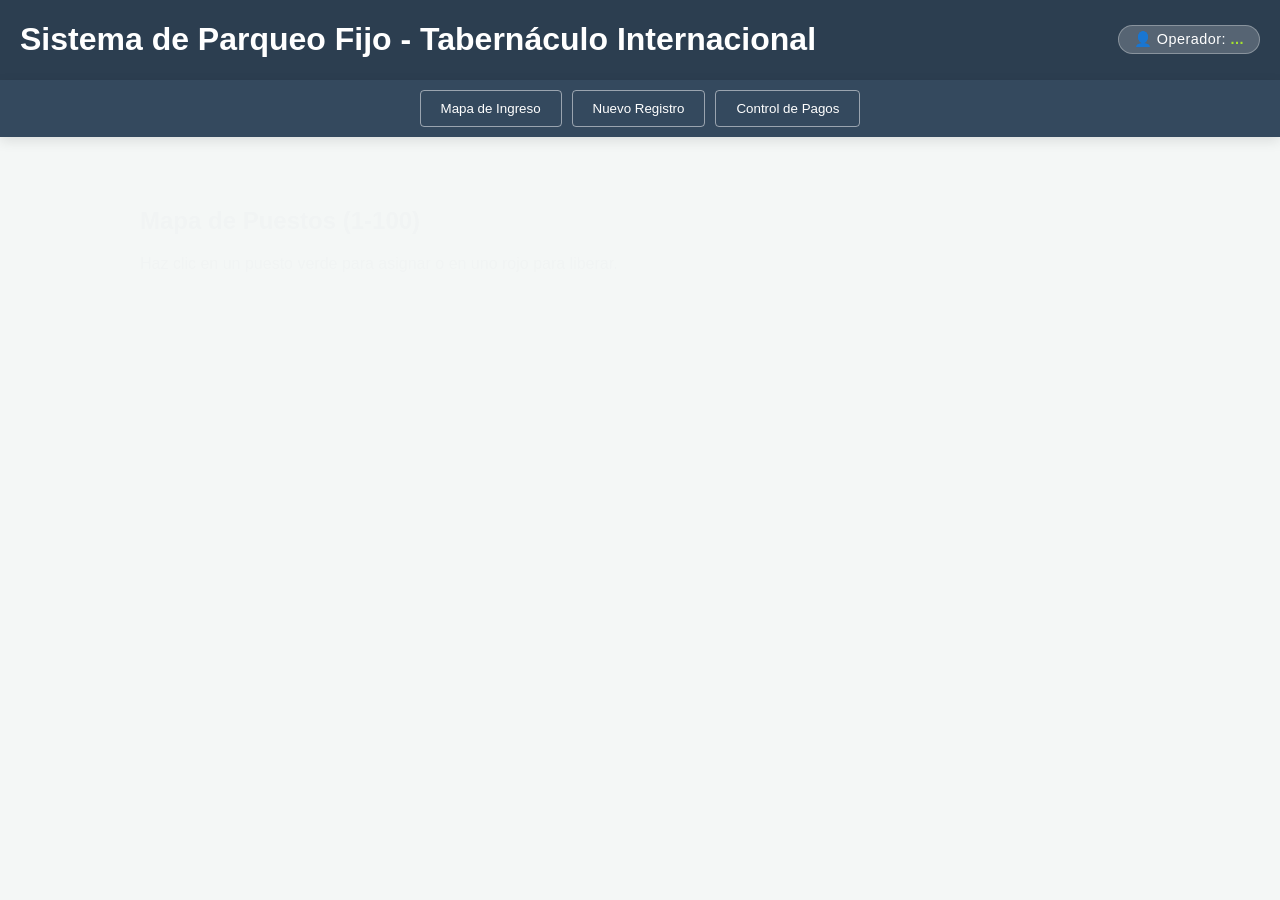
==== index.html @ 5d6112c6 "Cambios de JS y HTML" ====
<!DOCTYPE html>
<html lang="es">
<head>
    <meta charset="UTF-8">
    <meta name="viewport" content="width=device-width, initial-scale=1.0">
    <title>Gestión de Parqueo - Iglesia</title>
    <link rel="stylesheet" href="style.css">
</head>
<body>

<header style="display: flex; justify-content: space-between; align-items: center; padding: 0 20px;">
    <h1>Sistema de Parqueo Fijo - Tabernáculo Internacional</h1>
    <div id="user-info" style="background: rgba(255,255,255,0.2); padding: 5px 15px; border-radius: 20px; font-size: 0.9em;">
        👤 Operador: <span id="nombre-operador-display">...</span>
    </div>
</header>

<!-- Navegación para cambiar entre secciones -->
<nav>
    <button onclick="showSection('ingreso')">Mapa de Ingreso</button>
    <button onclick="showSection('cobros')">Nuevo Registro</button>
    <button onclick="showSection('registro-pagos')">Control de Pagos</button> 
</nav>

<!-- Contenedor principal para las secciones -->
<div class="container">
    <div id="ingreso" class="section active">
        <h2>Mapa de Puestos (1-100)</h2>
        <p>Haz clic en un puesto verde para asignar o en uno rojo para liberar.</p>
        <div id="grid-container" class="grid-parqueo"></div>
    </div>

    <div id="cobros" class="section"> <h2>Registro de Ingreso y Contrato</h2>
        <form id="form-pago">
            <div class="form-group">
                <label for="puesto-num">Número de Puesto Asignado (1-100):</label>
                <input type="number" id="puesto-num" min="1" max="100" required placeholder="Ej: 45">
            </div>
            <div class="form-group">
                <label for="placa-carro">Número de Placa:</label>
                <input type="text" id="placa-carro" placeholder="P-123ABC" required style="text-transform: uppercase;">
            </div>
            <div class="form-group">
                <label for="marca-carro">Marca del Carro:</label>
                <input type="text" id="marca-carro" placeholder="Ej: Toyota, Honda" required style="text-transform: uppercase;">
            </div>
            <div class="form-group">
                <label for="nombre-usuario">Nombre del Propietario:</label>
                <input type="text" id="nombre-usuario" placeholder="Nombre completo" required style="text-transform: uppercase;"> 
            </div>
            <div class="form-group">
                <label for="tipo-contrato">Tipo de Contrato:</label>
                <select id="tipo-contrato">
                    <option value="Quincenal">Quincenal</option>
                    <option value="Mensual">Mensual</option>
                </select>
            </div>
            <button type="submit">Confirmar Ingreso y Guardar</button>
        </form>
    </div>

    <!-- Nueva sección para el control de pagos -->
    <div id="registro-pagos" class="section">
        <h2>💰 Control de Pagos Mensuales/Quincenales</h2>
        <form id="form-registro-pago">

            <div class="form-group">
                <label>Número de Puesto:</label>
                <input type="number" id="pago-puesto-num" min="1" max="100" required>
            </div>

            <div class="form-group">
                <label>Fecha del Pago:</label>
                <input type="date" id="fecha-pago" required>
            </div>

            <!-- Agregado: Selección de periodo a pagar -->
            <div class="form-group">
                <label>Periodo a Pagar:</label>
                <select id="periodo-pago">
                    <option value="1ra Quincena">1ra Quincena</option>
                    <option value="2da Quincena">2da Quincena</option>
                    <option value="Mes Completo">Mes Completo</option>
                </select>
            </div>

            <!-- Agregado: Monto a pagar (puede ser fijo o calculado según el periodo) -->
            <div class="form-group">
                <label for="monto-pago">Monto Recibido ($):</label>
                <input type="number" id="monto-pago" step="0.01" required placeholder="Ej: 25.00">
            </div>

            <button type="submit" class="btn-success">Registrar Pago</button>
        </form>

        <!-- Historial de pagos -->
        <h3>Últimos Pagos Registrados</h3>
        <ul id="lista-historial-pagos"></ul>
    </div>

    <div id="estadisticas" class="section">
        <div class="stats-cards">
            <div class="card"><p>Ocupados</p><h3 id="stat-ocupados">0</h3></div>
            <div class="card"><p>Disponibles</p><h3 id="stat-libres">100</h3></div>
            <div class="card"><p>Ingresos Est.</p><h3>$<span id="stat-ingresos">0</span></h3></div>
        </div>
        <h3>Vista Previa de Datos Activos:</h3>
        <pre id="json-preview"></pre>

        <h3>📜 Historial de Movimientos (Entradas/Salidas)</h3>
        <div style="background: white; border-radius: 8px; overflow: hidden; box-shadow: 0 2px 10px rgba(0,0,0,0.1);">
            <table style="width: 100%; border-collapse: collapse; text-align: left;">
                <thead style="background: var(--primary); color: white;">
                    <tr>
                        <th style="padding: 10px;">Fecha</th>
                        <th style="padding: 10px;">Evento</th>
                        <th style="padding: 10px;">Placa</th>
                        <th style="padding: 10px;">Puesto</th>
                    </tr>
                </thead>
                <tbody id="tabla-movimientos-body">
                    </tbody>
            </table>
        </div>
    </div>
</div> <script src="script.js"></script>
</body>
</html>
---- style.css ----
/* Variables de color para fácil personalización */
:root {
    --primary: #2c3e50;
    --secondary: #34495e;
    --accent: #3498db;
    --success: #27ae60;
    --danger: #e74c3c;
    --light: #ecf0f1;
    --dark: #212f3c;
}

body { 
    font-family: 'Segoe UI', Tahoma, Geneva, Verdana, sans-serif; 
    margin: 0; 
    background: #f4f7f6; 
    color: var(--primary); 
}

header { 
    background: var(--primary); 
    color: white; 
    padding: 1.5rem; 
    text-align: center;
    box-shadow: 0 2px 5px rgba(0,0,0,0.2);
}

/* Navegación */
nav { 
    display: flex; 
    justify-content: center; 
    background: var(--secondary); 
    padding: 10px; 
    position: sticky;
    top: 0;
    z-index: 100;
}

nav button { 
    background: transparent; 
    border: 1px solid rgba(255,255,255,0.5); 
    color: white; 
    padding: 10px 20px; 
    margin: 0 5px; 
    cursor: pointer; 
    border-radius: 4px; 
    transition: all 0.3s ease;
}

nav button:hover { 
    background: white; 
    color: var(--primary); 
}

/* Contenedores */
.container { 
    max-width: 1000px; 
    margin: 20px auto; 
    padding: 20px; 
}

.section { 
    display: none; 
    animation: fadeIn 0.4s ease-in-out; 
}

.active { 
    display: block; 
}

/* Grid del Parqueo (Los 100 puestos) */
.grid-parqueo { 
    display: grid; 
    grid-template-columns: repeat(auto-fill, minmax(70px, 1fr)); 
    gap: 12px; 
    margin-top: 25px; 
}

.puesto { 
    height: 65px; 
    display: flex; 
    align-items: center; 
    justify-content: center;
    border-radius: 6px; 
    color: white; 
    font-weight: bold; 
    cursor: pointer; 
    font-size: 1rem;
    transition: transform 0.2s, box-shadow 0.2s;
    box-shadow: 0 2px 4px rgba(0,0,0,0.1);
}

.puesto:hover {
    transform: translateY(-3px);
    box-shadow: 0 4px 8px rgba(0,0,0,0.2);
}

.disponible { background-color: var(--success); }
.ocupado { background-color: var(--danger); }

/* Formulario de Cobros */
form { 
    background: white; 
    padding: 30px; 
    border-radius: 12px; 
    box-shadow: 0 4px 15px rgba(0,0,0,0.05);
    max-width: 500px;
    margin: 0 auto;
}

.form-group { margin-bottom: 20px; }

label { 
    display: block; 
    margin-bottom: 8px; 
    font-weight: 600; 
}

input, select { 
    width: 100%; 
    padding: 12px; 
    border: 2px solid #edf2f7; 
    border-radius: 8px; 
    box-sizing: border-box; 
    outline: none;
    transition: border-color 0.3s;
}

input:focus { border-color: var(--accent); }

button[type="submit"] { 
    background: var(--accent); 
    color: white; 
    border: none; 
    padding: 14px; 
    cursor: pointer; 
    width: 100%; 
    border-radius: 8px; 
    font-size: 1rem;
    font-weight: bold;
}

/* Tarjetas de Estadísticas */
.stats-cards { 
    display: grid; 
    grid-template-columns: repeat(auto-fit, minmax(200px, 1fr)); 
    gap: 20px; 
    margin-bottom: 30px; 
}

.card { 
    background: white; 
    padding: 25px; 
    border-radius: 12px; 
    text-align: center; 
    box-shadow: 0 4px 6px rgba(0,0,0,0.05); 
}

.card p { margin: 0; color: #718096; text-transform: uppercase; letter-spacing: 1px; font-size: 0.8rem; }
.card h3 { margin: 10px 0 0; color: var(--accent); font-size: 2.2rem; }

/* Visor JSON */
#json-preview { 
    background: var(--dark); 
    color: #a6e22e; 
    padding: 20px; 
    border-radius: 8px; 
    overflow-x: auto; 
    font-family: 'Courier New', Courier, monospace;
    font-size: 0.9rem;
    line-height: 1.5;
}

/* Animación de entrada */
@keyframes fadeIn { 
    from { opacity: 0; transform: translateY(10px); } 
    to { opacity: 1; transform: translateY(0); } 
}

/* --- Nuevos estilos para la Gestión de Pagos --- */

/* Contenedor de la lista de historial */
#lista-historial-pagos {
    margin-top: 20px;
    padding: 0;
    max-height: 400px; /* Para que no crezca infinitamente hacia abajo */
    overflow-y: auto; /* Scroll si hay muchos pagos */
    border: 1px solid #e2e8f0;
    background: #fff;
}

/* Cada fila de pago en la lista */
#lista-historial-pagos li {
    display: flex;
    justify-content: space-between;
    align-items: center;
    padding: 12px 15px;
    border-bottom: 1px solid #edf2f7;
    font-size: 0.9rem;
    transition: background 0.2s;
}

#lista-historial-pagos li:hover {
    background-color: #f7fafc;
}

/* Estilo para los montos en la lista */
.monto-badge {
    background-color: #def7ec;
    color: #03543f;
    padding: 4px 8px;
    border-radius: 999px;
    font-weight: bold;
    font-size: 0.85rem;
}

/* Estilo para las fechas en la lista */
.fecha-pago {
    color: #718096;
    font-size: 0.8rem;
}

/* Mejora para el formulario de cobro para que no sea tan ancho */
#registro-pagos form {
    max-width: 600px;
    margin: 0 auto 30px auto;
}

/* Un pequeño efecto de "glow" para el botón de registrar pago */
#form-registro-pago button {
    background-color: var(--success);
    box-shadow: 0 4px 6px rgba(39, 174, 96, 0.2);
}

#form-registro-pago button:hover {
    background-color: #219150;
    transform: translateY(-1px);
}

/* Estilo para los títulos de sección dentro de las pestañas */
.section h3 {
    margin-top: 30px;
    border-bottom: 2px solid var(--accent);
    display: inline-block;
    padding-bottom: 5px;
    color: var(--secondary);
}

/* Evita que los números de los puestos se seleccionen al hacer clic rápido */
.puesto {
    user-select: none;
    -webkit-user-select: none;
}

/* Mejora la navegación sticky con un sombreado sutil */
nav {
    box-shadow: 0 4px 12px rgba(0,0,0,0.1);
}

/* Para que los botones del nav resalten cual está activo (opcional) */
nav button:active {
    transform: scale(0.95);
}

/* Ajuste para pantallas pequeñas (Celulares) */
@media (max-width: 600px) {
    .container {
        padding: 10px;
        margin: 10px auto;
    }
    
    header h1 {
        font-size: 1.5rem;
    }
    
    .grid-parqueo {
        gap: 8px;
    }
}

/* Hacer que el JSON se vea un poco más pequeño para que no ocupe tanto espacio */
#json-preview {
    font-size: 0.75rem;
    max-height: 300px;
}

/* Asegura que el input de fecha use la misma fuente y altura */
input[type="date"] {
    font-family: inherit;
    color: var(--primary);
    cursor: pointer;
}

/* Para que el botón del calendario no se vea amontonado */
input[type="date"]::-webkit-calendar-picker-indicator {
    cursor: pointer;
    filter: invert(0.5); /* Le da un tono grisáceo elegante al ícono */
}

/* Clase para botones de éxito (como Registrar Pago) */
.btn-success {
    background-color: var(--success);
    color: white;
    border: none;
    padding: 14px;
    cursor: pointer;
    width: 100%;
    border-radius: 8px;
    font-size: 1rem;
    font-weight: bold;
    transition: background 0.3s, transform 0.2s;
}

.btn-success:hover {
    background-color: #219150;
    transform: translateY(-2px);
}

#registro-pagos h3 {
    margin-top: 40px;
    color: var(--secondary);
    border-bottom: 2px solid var(--accent);
    padding-bottom: 5px;
}

#user-info {
    font-weight: 500;
    letter-spacing: 0.5px;
    border: 1px solid rgba(255,255,255,0.3);
}

#nombre-operador-display {
    color: #a6e22e; /* Un verde neón suave para que resalte el nombre */
    font-weight: bold;
}

#tabla-movimientos-body tr {
    border-bottom: 1px solid #eee;
}

#tabla-movimientos-body td {
    padding: 12px;
    font-size: 0.85rem;
}

#tabla-movimientos-body tr:nth-child(even) {
    background-color: #f9f9f9;
}
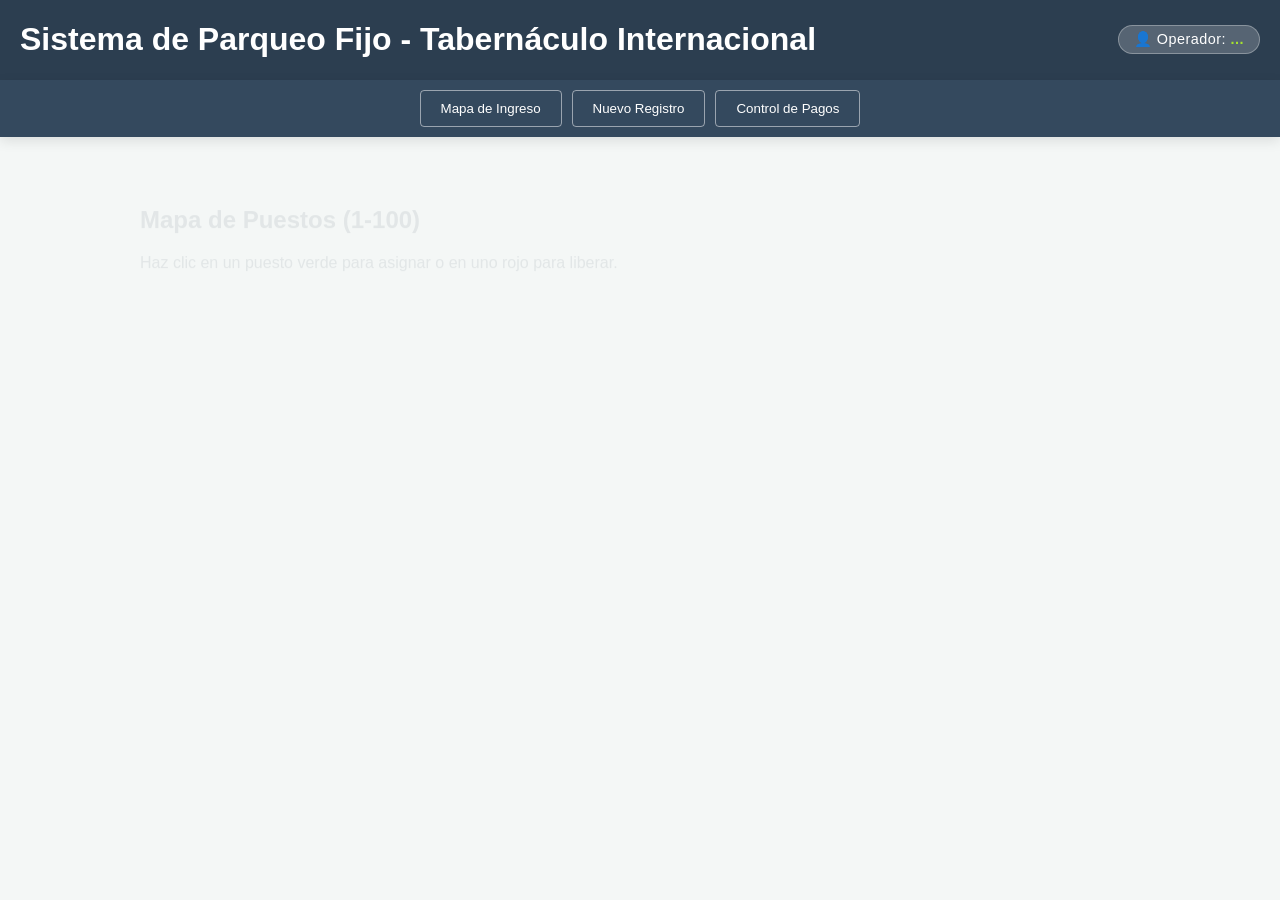
==== commit 408e60d2: "Cambios de Pagos" ====
--- a/index.html
+++ b/index.html
@@ -97,32 +97,6 @@
         <h3>Últimos Pagos Registrados</h3>
         <ul id="lista-historial-pagos"></ul>
     </div>
-
-    <div id="estadisticas" class="section">
-        <div class="stats-cards">
-            <div class="card"><p>Ocupados</p><h3 id="stat-ocupados">0</h3></div>
-            <div class="card"><p>Disponibles</p><h3 id="stat-libres">100</h3></div>
-            <div class="card"><p>Ingresos Est.</p><h3>$<span id="stat-ingresos">0</span></h3></div>
-        </div>
-        <h3>Vista Previa de Datos Activos:</h3>
-        <pre id="json-preview"></pre>
-
-        <h3>📜 Historial de Movimientos (Entradas/Salidas)</h3>
-        <div style="background: white; border-radius: 8px; overflow: hidden; box-shadow: 0 2px 10px rgba(0,0,0,0.1);">
-            <table style="width: 100%; border-collapse: collapse; text-align: left;">
-                <thead style="background: var(--primary); color: white;">
-                    <tr>
-                        <th style="padding: 10px;">Fecha</th>
-                        <th style="padding: 10px;">Evento</th>
-                        <th style="padding: 10px;">Placa</th>
-                        <th style="padding: 10px;">Puesto</th>
-                    </tr>
-                </thead>
-                <tbody id="tabla-movimientos-body">
-                    </tbody>
-            </table>
-        </div>
-    </div>
 </div> <script src="script.js"></script>
 </body>
 </html>
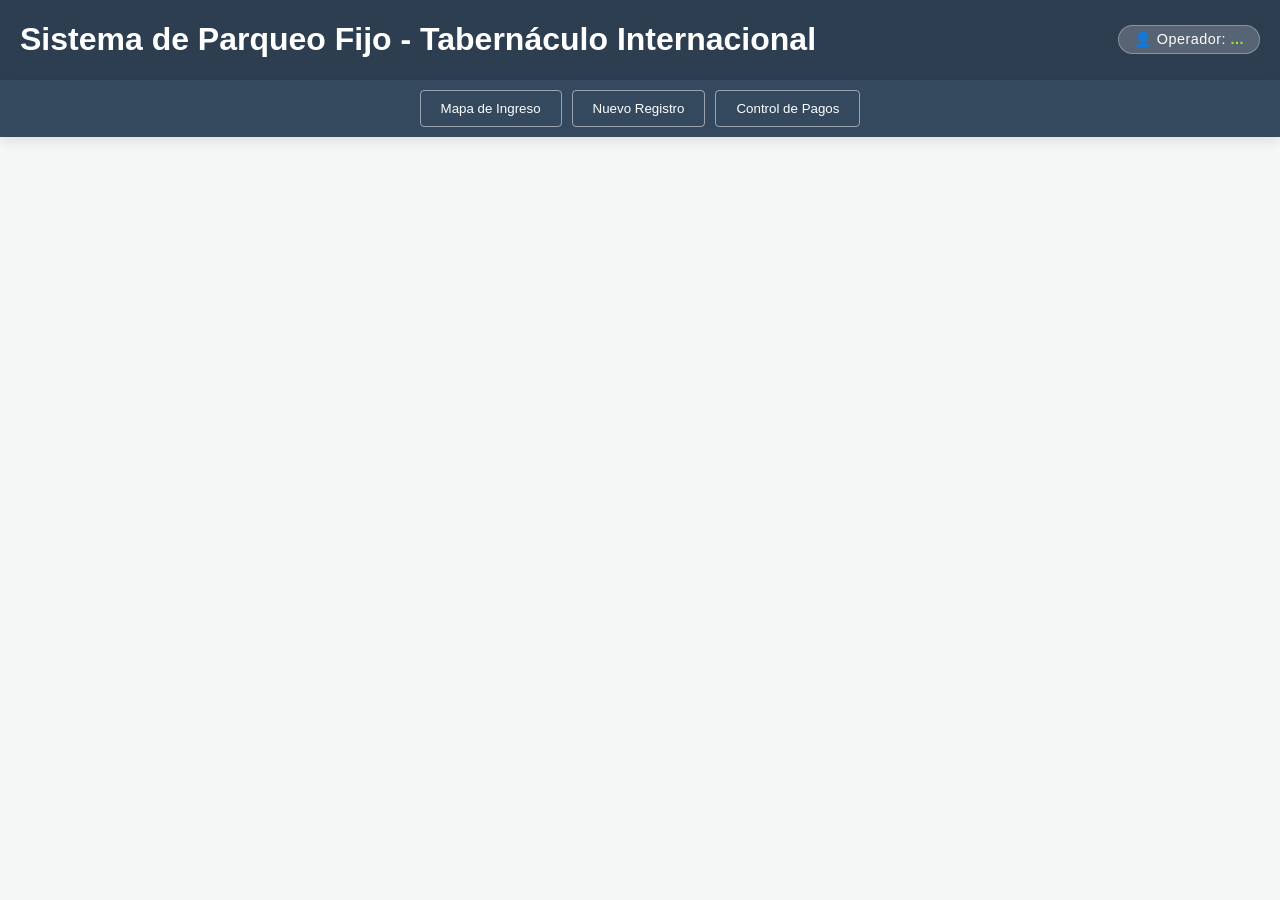
==== commit 1aca11e6: "Cambios en el formulario de Pagos" ====
--- a/index.html
+++ b/index.html
@@ -59,22 +59,51 @@
         </form>
     </div>
 
-    <!-- Nueva sección para el control de pagos -->
+    <!-- Sección para el control de pagos -->
     <div id="registro-pagos" class="section">
         <h2>💰 Control de Pagos Mensuales/Quincenales</h2>
         <form id="form-registro-pago">
-
+ 
             <div class="form-group">
                 <label>Número de Puesto:</label>
-                <input type="number" id="pago-puesto-num" min="1" max="100" required>
+                <input type="number" id="pago-puesto-num" min="1" max="100" required placeholder="Ej: 45">
             </div>
-
+ 
+            <!-- Línea divisora visual -->
+            <hr style="border: none; border-top: 2px dashed #e2e8f0; margin: 20px 0;">
+            <p style="text-align:center; color:#718096; font-size:0.85rem; margin: -10px 0 15px;">
+                📋 Datos del contrato (se rellenan automáticamente)
+            </p>
+ 
+            <div class="form-group">
+                <label>Propietario:</label>
+                <input type="text" id="pago-propietario" readonly placeholder="— Ingresá el número de puesto —"
+                    style="background:#f0f4f8; cursor:not-allowed; color:#2c3e50; font-weight:600;">
+            </div>
+ 
+            <div class="form-group">
+                <label>Placa:</label>
+                <input type="text" id="pago-placa" readonly placeholder="— Ingresá el número de puesto —"
+                    style="background:#f0f4f8; cursor:not-allowed; color:#2c3e50; font-weight:600;">
+            </div>
+ 
+            <div class="form-group">
+                <label>Modelo / Marca:</label>
+                <input type="text" id="pago-modelo" readonly placeholder="— Ingresá el número de puesto —"
+                    style="background:#f0f4f8; cursor:not-allowed; color:#2c3e50; font-weight:600;">
+            </div>
+ 
+            <!-- Línea divisora visual -->
+            <hr style="border: none; border-top: 2px dashed #e2e8f0; margin: 20px 0;">
+            <p style="text-align:center; color:#718096; font-size:0.85rem; margin: -10px 0 15px;">
+                💵 Detalle del pago
+            </p>
+ 
             <div class="form-group">
                 <label>Fecha del Pago:</label>
                 <input type="date" id="fecha-pago" required>
             </div>
-
-            <!-- Agregado: Selección de periodo a pagar -->
+ 
             <div class="form-group">
                 <label>Periodo a Pagar:</label>
                 <select id="periodo-pago">
@@ -83,20 +112,20 @@
                     <option value="Mes Completo">Mes Completo</option>
                 </select>
             </div>
-
-            <!-- Agregado: Monto a pagar (puede ser fijo o calculado según el periodo) -->
+ 
             <div class="form-group">
                 <label for="monto-pago">Monto Recibido ($):</label>
                 <input type="number" id="monto-pago" step="0.01" required placeholder="Ej: 25.00">
             </div>
-
-            <button type="submit" class="btn-success">Registrar Pago</button>
+ 
+            <button type="submit" class="btn-success">✅ Registrar Pago</button>
         </form>
-
+ 
         <!-- Historial de pagos -->
         <h3>Últimos Pagos Registrados</h3>
         <ul id="lista-historial-pagos"></ul>
     </div>
+
 </div> <script src="script.js"></script>
 </body>
 </html>
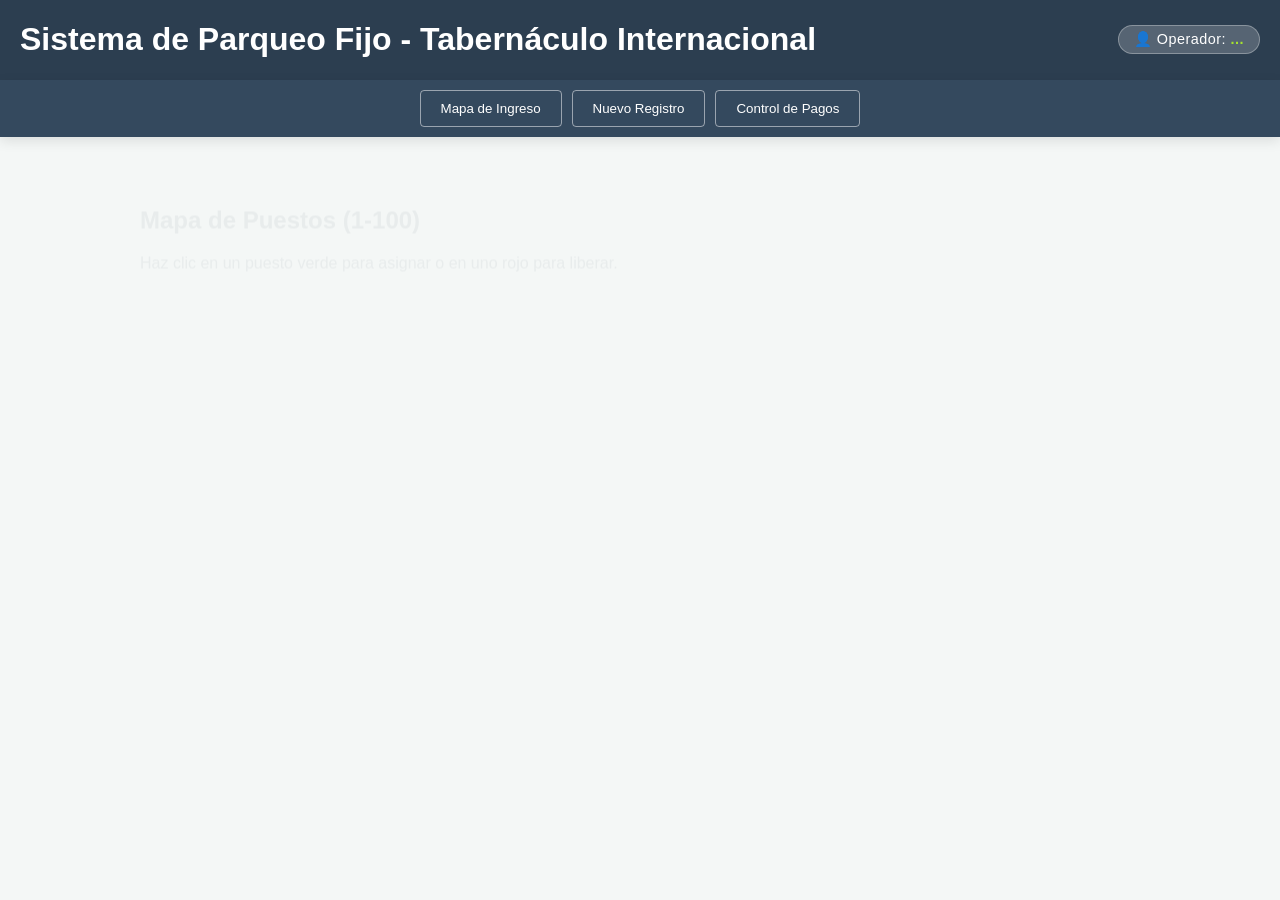
==== commit 44eca4ca: "Cambios de Fecha en el HTML" ====
--- a/index.html
+++ b/index.html
@@ -103,7 +103,7 @@
                 <label>Fecha del Pago:</label>
                 <input type="date" id="fecha-pago" required>
             </div>
- 
+        
             <div class="form-group">
                 <label>Periodo a Pagar:</label>
                 <select id="periodo-pago">
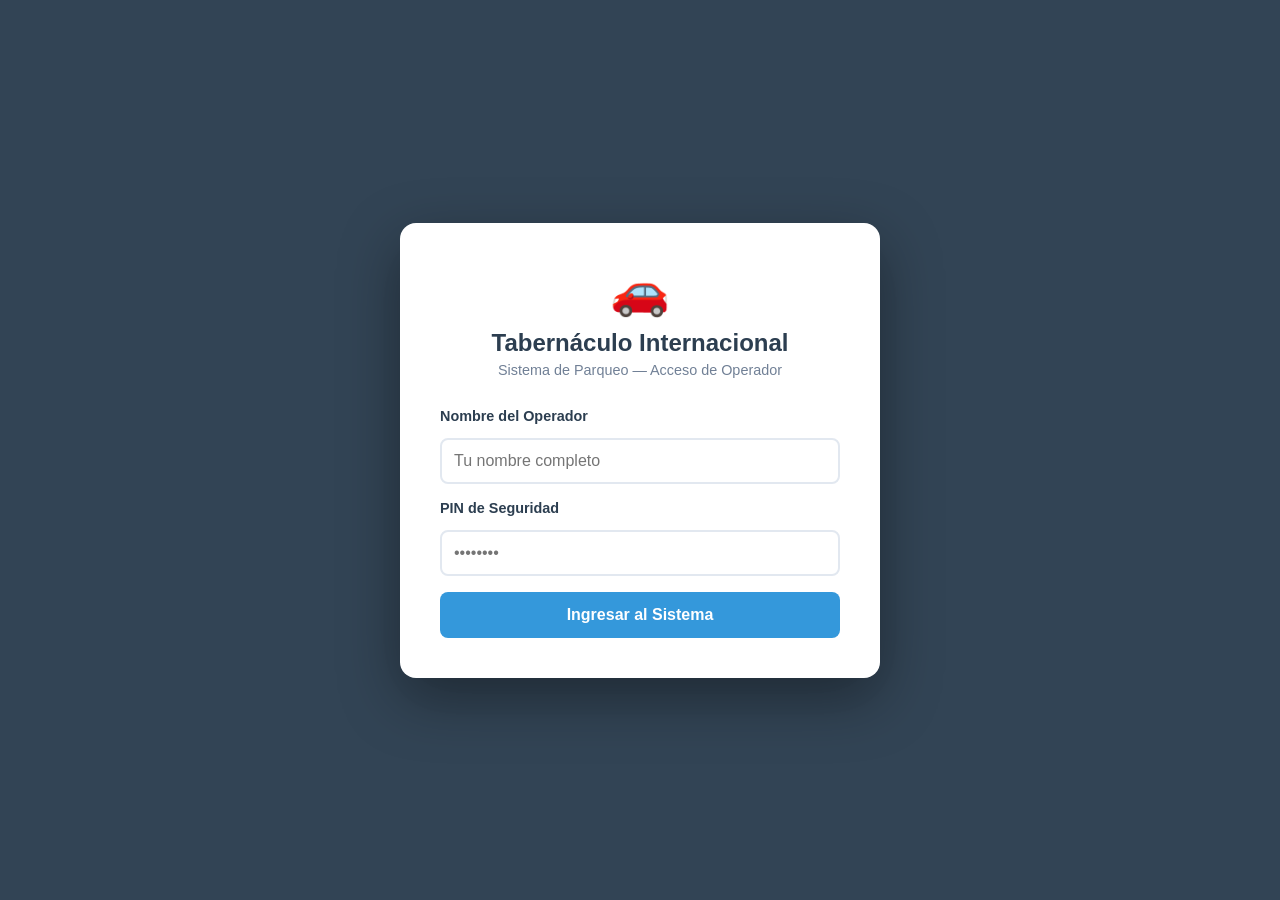
==== commit 1a9ccb8f: "Cambios de Auth en JS & HTML" ====
--- a/index.html
+++ b/index.html
@@ -8,124 +8,175 @@
 </head>
 <body>
 
-<header style="display: flex; justify-content: space-between; align-items: center; padding: 0 20px;">
-    <h1>Sistema de Parqueo Fijo - Tabernáculo Internacional</h1>
-    <div id="user-info" style="background: rgba(255,255,255,0.2); padding: 5px 15px; border-radius: 20px; font-size: 0.9em;">
-        👤 Operador: <span id="nombre-operador-display">...</span>
+<!-- ============================================================ -->
+<!-- MODAL DE AUTENTICACIÓN — Bloquea todo hasta autenticarse    -->
+<!-- ============================================================ -->
+<div id="modal-auth" style="
+    position: fixed; inset: 0; z-index: 9999;
+    background: rgba(44, 62, 80, 0.97);
+    display: flex; align-items: center; justify-content: center;
+">
+    <div style="
+        background: white; border-radius: 16px;
+        padding: 40px; width: 100%; max-width: 400px;
+        box-shadow: 0 20px 60px rgba(0,0,0,0.4);
+        text-align: center; margin: 20px;
+    ">
+        <!-- Logo / Ícono -->
+        <div style="font-size: 3rem; margin-bottom: 10px;">🚗</div>
+        <h2 style="margin: 0 0 5px; color: #2c3e50;">Tabernáculo Internacional</h2>
+        <p style="color: #718096; margin: 0 0 30px; font-size: 0.9rem;">Sistema de Parqueo — Acceso de Operador</p>
+
+        <!-- Campo Nombre -->
+        <div style="text-align: left; margin-bottom: 16px;">
+            <label style="font-weight: 600; color: #2c3e50; font-size: 0.9rem;">Nombre del Operador</label>
+            <input type="text" id="auth-nombre" placeholder="Tu nombre completo"
+                style="width:100%; padding:12px; border:2px solid #e2e8f0; border-radius:8px;
+                       box-sizing:border-box; margin-top:6px; font-size:1rem; outline:none;"
+                onkeydown="if(event.key==='Enter') document.getElementById('auth-pin').focus()">
+        </div>
+
+        <!-- Campo PIN -->
+        <div style="text-align: left; margin-bottom: 8px;">
+            <label style="font-weight: 600; color: #2c3e50; font-size: 0.9rem;">PIN de Seguridad</label>
+            <input type="password" id="auth-pin" placeholder="••••••••"
+                style="width:100%; padding:12px; border:2px solid #e2e8f0; border-radius:8px;
+                       box-sizing:border-box; margin-top:6px; font-size:1rem; outline:none;"
+                onkeydown="if(event.key==='Enter') intentarAcceso()">
+        </div>
+
+        <!-- Mensaje de error -->
+        <div id="auth-error" style="
+            color: #e74c3c; font-size: 0.85rem; font-weight: 600;
+            min-height: 20px; margin-bottom: 16px; display: none;
+        "></div>
+
+        <!-- Indicador de intentos -->
+        <div id="auth-intentos" style="
+            color: #718096; font-size: 0.8rem; margin-bottom: 16px;
+        "></div>
+
+        <!-- Botón -->
+        <button onclick="intentarAcceso()" id="auth-btn" style="
+            width: 100%; padding: 14px; background: #3498db; color: white;
+            border: none; border-radius: 8px; font-size: 1rem; font-weight: bold;
+            cursor: pointer; transition: background 0.3s;
+        ">Ingresar al Sistema</button>
     </div>
-</header>
+</div>
 
-<!-- Navegación para cambiar entre secciones -->
-<nav>
-    <button onclick="showSection('ingreso')">Mapa de Ingreso</button>
-    <button onclick="showSection('cobros')">Nuevo Registro</button>
-    <button onclick="showSection('registro-pagos')">Control de Pagos</button> 
-</nav>
+<!-- ============================================================ -->
+<!-- INTERFAZ PRINCIPAL (oculta hasta autenticarse)              -->
+<!-- ============================================================ -->
+<div id="app-principal" style="display:none;">
 
-<!-- Contenedor principal para las secciones -->
-<div class="container">
-    <div id="ingreso" class="section active">
-        <h2>Mapa de Puestos (1-100)</h2>
-        <p>Haz clic en un puesto verde para asignar o en uno rojo para liberar.</p>
-        <div id="grid-container" class="grid-parqueo"></div>
+    <header style="display: flex; justify-content: space-between; align-items: center; padding: 0 20px;">
+        <h1>Sistema de Parqueo Fijo - Tabernáculo Internacional</h1>
+        <div id="user-info" style="background: rgba(255,255,255,0.2); padding: 5px 15px; border-radius: 20px; font-size: 0.9em;">
+            👤 Operador: <span id="nombre-operador-display">...</span>
+        </div>
+    </header>
+
+    <nav>
+        <button onclick="showSection('ingreso')">Mapa de Ingreso</button>
+        <button onclick="showSection('cobros')">Nuevo Registro</button>
+        <button onclick="showSection('registro-pagos')">Control de Pagos</button>
+    </nav>
+
+    <div class="container">
+        <div id="ingreso" class="section active">
+            <h2>Mapa de Puestos (1-100)</h2>
+            <p>Haz clic en un puesto verde para asignar o en uno rojo para liberar.</p>
+            <div id="grid-container" class="grid-parqueo"></div>
+        </div>
+
+        <div id="cobros" class="section">
+            <h2>Registro de Ingreso y Contrato</h2>
+            <form id="form-pago">
+                <div class="form-group">
+                    <label for="puesto-num">Número de Puesto Asignado (1-100):</label>
+                    <input type="number" id="puesto-num" min="1" max="100" required placeholder="Ej: 45">
+                </div>
+                <div class="form-group">
+                    <label for="placa-carro">Número de Placa:</label>
+                    <input type="text" id="placa-carro" placeholder="P-123ABC" required style="text-transform: uppercase;">
+                </div>
+                <div class="form-group">
+                    <label for="marca-carro">Marca del Carro:</label>
+                    <input type="text" id="marca-carro" placeholder="Ej: Toyota, Honda" required style="text-transform: uppercase;">
+                </div>
+                <div class="form-group">
+                    <label for="nombre-usuario">Nombre del Propietario:</label>
+                    <input type="text" id="nombre-usuario" placeholder="Nombre completo" required style="text-transform: uppercase;">
+                </div>
+                <div class="form-group">
+                    <label for="tipo-contrato">Tipo de Contrato:</label>
+                    <select id="tipo-contrato">
+                        <option value="Quincenal">Quincenal</option>
+                        <option value="Mensual">Mensual</option>
+                    </select>
+                </div>
+                <button type="submit">Confirmar Ingreso y Guardar</button>
+            </form>
+        </div>
+
+        <div id="registro-pagos" class="section">
+            <h2>💰 Control de Pagos Mensuales/Quincenales</h2>
+            <form id="form-registro-pago">
+                <div class="form-group">
+                    <label>Número de Puesto:</label>
+                    <input type="number" id="pago-puesto-num" min="1" max="100" required placeholder="Ej: 45">
+                </div>
+
+                <hr style="border: none; border-top: 2px dashed #e2e8f0; margin: 20px 0;">
+                <p style="text-align:center; color:#718096; font-size:0.85rem; margin: -10px 0 15px;">
+                    📋 Datos del contrato (se rellenan automáticamente)
+                </p>
+
+                <div class="form-group">
+                    <label>Propietario:</label>
+                    <input type="text" id="pago-propietario" readonly placeholder="— Ingresá el número de puesto —"
+                        style="background:#f0f4f8; cursor:not-allowed; color:#2c3e50; font-weight:600;">
+                </div>
+                <div class="form-group">
+                    <label>Placa:</label>
+                    <input type="text" id="pago-placa" readonly placeholder="— Ingresá el número de puesto —"
+                        style="background:#f0f4f8; cursor:not-allowed; color:#2c3e50; font-weight:600;">
+                </div>
+                <div class="form-group">
+                    <label>Modelo / Marca:</label>
+                    <input type="text" id="pago-modelo" readonly placeholder="— Ingresá el número de puesto —"
+                        style="background:#f0f4f8; cursor:not-allowed; color:#2c3e50; font-weight:600;">
+                </div>
+
+                <hr style="border: none; border-top: 2px dashed #e2e8f0; margin: 20px 0;">
+                <p style="text-align:center; color:#718096; font-size:0.85rem; margin: -10px 0 15px;">
+                    💵 Detalle del pago
+                </p>
+
+                <div class="form-group">
+                    <label>Periodo a Pagar:</label>
+                    <select id="periodo-pago">
+                        <option value="1ra Quincena">1ra Quincena</option>
+                        <option value="2da Quincena">2da Quincena</option>
+                        <option value="Mes Completo">Mes Completo</option>
+                    </select>
+                </div>
+                <div class="form-group">
+                    <label for="monto-pago">Monto Recibido ($):</label>
+                    <input type="number" id="monto-pago" step="0.01" required placeholder="Ej: 25.00">
+                </div>
+
+                <button type="submit" class="btn-success">✅ Registrar Pago</button>
+            </form>
+
+            <h3>Últimos Pagos Registrados</h3>
+            <ul id="lista-historial-pagos"></ul>
+        </div>
     </div>
 
-    <div id="cobros" class="section"> <h2>Registro de Ingreso y Contrato</h2>
-        <form id="form-pago">
-            <div class="form-group">
-                <label for="puesto-num">Número de Puesto Asignado (1-100):</label>
-                <input type="number" id="puesto-num" min="1" max="100" required placeholder="Ej: 45">
-            </div>
-            <div class="form-group">
-                <label for="placa-carro">Número de Placa:</label>
-                <input type="text" id="placa-carro" placeholder="P-123ABC" required style="text-transform: uppercase;">
-            </div>
-            <div class="form-group">
-                <label for="marca-carro">Marca del Carro:</label>
-                <input type="text" id="marca-carro" placeholder="Ej: Toyota, Honda" required style="text-transform: uppercase;">
-            </div>
-            <div class="form-group">
-                <label for="nombre-usuario">Nombre del Propietario:</label>
-                <input type="text" id="nombre-usuario" placeholder="Nombre completo" required style="text-transform: uppercase;"> 
-            </div>
-            <div class="form-group">
-                <label for="tipo-contrato">Tipo de Contrato:</label>
-                <select id="tipo-contrato">
-                    <option value="Quincenal">Quincenal</option>
-                    <option value="Mensual">Mensual</option>
-                </select>
-            </div>
-            <button type="submit">Confirmar Ingreso y Guardar</button>
-        </form>
-    </div>
+</div><!-- fin #app-principal -->
 
-    <!-- Sección para el control de pagos -->
-    <div id="registro-pagos" class="section">
-        <h2>💰 Control de Pagos Mensuales/Quincenales</h2>
-        <form id="form-registro-pago">
- 
-            <div class="form-group">
-                <label>Número de Puesto:</label>
-                <input type="number" id="pago-puesto-num" min="1" max="100" required placeholder="Ej: 45">
-            </div>
- 
-            <!-- Línea divisora visual -->
-            <hr style="border: none; border-top: 2px dashed #e2e8f0; margin: 20px 0;">
-            <p style="text-align:center; color:#718096; font-size:0.85rem; margin: -10px 0 15px;">
-                📋 Datos del contrato (se rellenan automáticamente)
-            </p>
- 
-            <div class="form-group">
-                <label>Propietario:</label>
-                <input type="text" id="pago-propietario" readonly placeholder="— Ingresá el número de puesto —"
-                    style="background:#f0f4f8; cursor:not-allowed; color:#2c3e50; font-weight:600;">
-            </div>
- 
-            <div class="form-group">
-                <label>Placa:</label>
-                <input type="text" id="pago-placa" readonly placeholder="— Ingresá el número de puesto —"
-                    style="background:#f0f4f8; cursor:not-allowed; color:#2c3e50; font-weight:600;">
-            </div>
- 
-            <div class="form-group">
-                <label>Modelo / Marca:</label>
-                <input type="text" id="pago-modelo" readonly placeholder="— Ingresá el número de puesto —"
-                    style="background:#f0f4f8; cursor:not-allowed; color:#2c3e50; font-weight:600;">
-            </div>
- 
-            <!-- Línea divisora visual -->
-            <hr style="border: none; border-top: 2px dashed #e2e8f0; margin: 20px 0;">
-            <p style="text-align:center; color:#718096; font-size:0.85rem; margin: -10px 0 15px;">
-                💵 Detalle del pago
-            </p>
- 
-            <div class="form-group">
-                <label>Fecha del Pago:</label>
-                <input type="date" id="fecha-pago" required>
-            </div>
-        
-            <div class="form-group">
-                <label>Periodo a Pagar:</label>
-                <select id="periodo-pago">
-                    <option value="1ra Quincena">1ra Quincena</option>
-                    <option value="2da Quincena">2da Quincena</option>
-                    <option value="Mes Completo">Mes Completo</option>
-                </select>
-            </div>
- 
-            <div class="form-group">
-                <label for="monto-pago">Monto Recibido ($):</label>
-                <input type="number" id="monto-pago" step="0.01" required placeholder="Ej: 25.00">
-            </div>
- 
-            <button type="submit" class="btn-success">✅ Registrar Pago</button>
-        </form>
- 
-        <!-- Historial de pagos -->
-        <h3>Últimos Pagos Registrados</h3>
-        <ul id="lista-historial-pagos"></ul>
-    </div>
-
-</div> <script src="script.js"></script>
+<script src="script.js"></script>
 </body>
 </html>
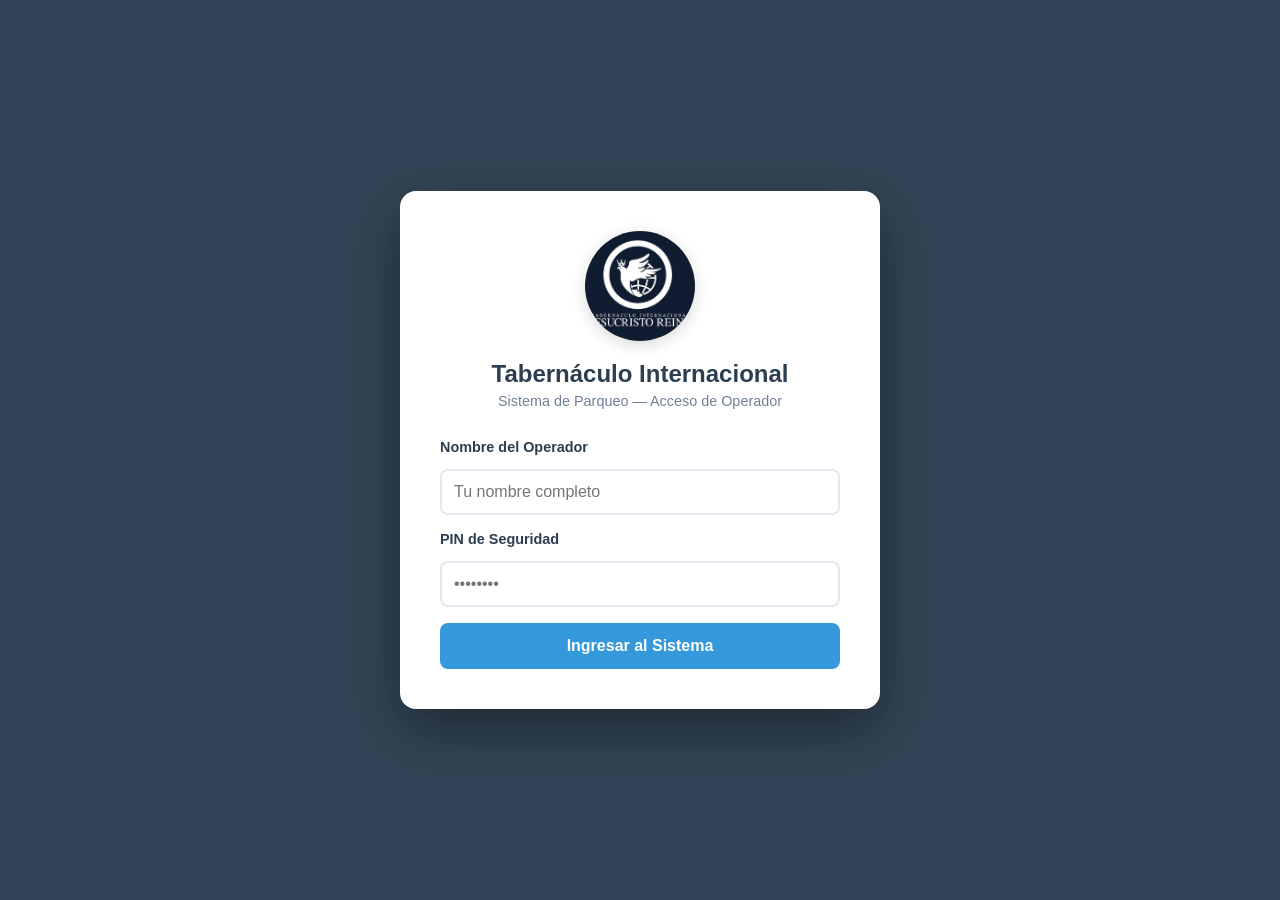
==== commit 7257fa9f: "Cambios de Logo y Validaciones" ====
--- a/index.html
+++ b/index.html
@@ -9,7 +9,7 @@
 <body>
 
 <!-- ============================================================ -->
-<!-- MODAL DE AUTENTICACIÓN — Bloquea todo hasta autenticarse    -->
+<!-- MODAL DE AUTENTICACIÓN                                       -->
 <!-- ============================================================ -->
 <div id="modal-auth" style="
     position: fixed; inset: 0; z-index: 9999;
@@ -22,12 +22,15 @@
         box-shadow: 0 20px 60px rgba(0,0,0,0.4);
         text-align: center; margin: 20px;
     ">
-        <!-- Logo / Ícono -->
-        <div style="font-size: 3rem; margin-bottom: 10px;">🚗</div>
+        <!-- Logo en el login -->
+        <img src="TIJR.jpg" alt="Logo Tabernáculo Internacional"
+            style="width: 110px; height: 110px; object-fit: cover;
+                   border-radius: 50%; margin-bottom: 15px;
+                   box-shadow: 0 4px 15px rgba(0,0,0,0.15);">
+
         <h2 style="margin: 0 0 5px; color: #2c3e50;">Tabernáculo Internacional</h2>
         <p style="color: #718096; margin: 0 0 30px; font-size: 0.9rem;">Sistema de Parqueo — Acceso de Operador</p>
 
-        <!-- Campo Nombre -->
         <div style="text-align: left; margin-bottom: 16px;">
             <label style="font-weight: 600; color: #2c3e50; font-size: 0.9rem;">Nombre del Operador</label>
             <input type="text" id="auth-nombre" placeholder="Tu nombre completo"
@@ -36,7 +39,6 @@
                 onkeydown="if(event.key==='Enter') document.getElementById('auth-pin').focus()">
         </div>
 
-        <!-- Campo PIN -->
         <div style="text-align: left; margin-bottom: 8px;">
             <label style="font-weight: 600; color: #2c3e50; font-size: 0.9rem;">PIN de Seguridad</label>
             <input type="password" id="auth-pin" placeholder="••••••••"
@@ -45,34 +47,31 @@
                 onkeydown="if(event.key==='Enter') intentarAcceso()">
         </div>
 
-        <!-- Mensaje de error -->
-        <div id="auth-error" style="
-            color: #e74c3c; font-size: 0.85rem; font-weight: 600;
-            min-height: 20px; margin-bottom: 16px; display: none;
-        "></div>
-
-        <!-- Indicador de intentos -->
-        <div id="auth-intentos" style="
-            color: #718096; font-size: 0.8rem; margin-bottom: 16px;
-        "></div>
-
-        <!-- Botón -->
+        <div id="auth-error" style="color:#e74c3c; font-size:0.85rem; font-weight:600; min-height:20px; margin-bottom:16px; display:none;"></div>
+        <div id="auth-intentos" style="color:#718096; font-size:0.8rem; margin-bottom:16px;"></div>
+
         <button onclick="intentarAcceso()" id="auth-btn" style="
-            width: 100%; padding: 14px; background: #3498db; color: white;
-            border: none; border-radius: 8px; font-size: 1rem; font-weight: bold;
-            cursor: pointer; transition: background 0.3s;
+            width:100%; padding:14px; background:#3498db; color:white;
+            border:none; border-radius:8px; font-size:1rem; font-weight:bold;
+            cursor:pointer; transition:background 0.3s;
         ">Ingresar al Sistema</button>
     </div>
 </div>
 
 <!-- ============================================================ -->
-<!-- INTERFAZ PRINCIPAL (oculta hasta autenticarse)              -->
+<!-- INTERFAZ PRINCIPAL                                           -->
 <!-- ============================================================ -->
 <div id="app-principal" style="display:none;">
 
-    <header style="display: flex; justify-content: space-between; align-items: center; padding: 0 20px;">
-        <h1>Sistema de Parqueo Fijo - Tabernáculo Internacional</h1>
-        <div id="user-info" style="background: rgba(255,255,255,0.2); padding: 5px 15px; border-radius: 20px; font-size: 0.9em;">
+    <header style="display:flex; justify-content:space-between; align-items:center; padding:0 20px;">
+        <!-- Logo en el header -->
+        <div style="display:flex; align-items:center; gap:15px;">
+            <img src="TIJR.jpg" alt="Logo"
+                style="width:50px; height:50px; object-fit:cover;
+                       border-radius:50%; border:2px solid rgba(255,255,255,0.4);">
+            <h1 style="margin:0;">Sistema de Parqueo Fijo - Tabernáculo Internacional</h1>
+        </div>
+        <div id="user-info" style="background:rgba(255,255,255,0.2); padding:5px 15px; border-radius:20px; font-size:0.9em; white-space:nowrap;">
             👤 Operador: <span id="nombre-operador-display">...</span>
         </div>
     </header>
@@ -84,30 +83,40 @@
     </nav>
 
     <div class="container">
+
+        <!-- MAPA -->
         <div id="ingreso" class="section active">
-            <h2>Mapa de Puestos (1-100)</h2>
+            <h2>Mapa de Puestos (1-109)</h2>
             <p>Haz clic en un puesto verde para asignar o en uno rojo para liberar.</p>
             <div id="grid-container" class="grid-parqueo"></div>
         </div>
 
+        <!-- REGISTRO DE INGRESO -->
         <div id="cobros" class="section">
             <h2>Registro de Ingreso y Contrato</h2>
             <form id="form-pago">
                 <div class="form-group">
-                    <label for="puesto-num">Número de Puesto Asignado (1-100):</label>
-                    <input type="number" id="puesto-num" min="1" max="100" required placeholder="Ej: 45">
+                    <label for="puesto-num">Número de Puesto Asignado (1-109):</label>
+                    <input type="number" id="puesto-num" min="1" max="109" required placeholder="Ej: 45">
                 </div>
                 <div class="form-group">
                     <label for="placa-carro">Número de Placa:</label>
-                    <input type="text" id="placa-carro" placeholder="P-123ABC" required style="text-transform: uppercase;">
+                    <input type="text" id="placa-carro" placeholder="P-123ABC" required style="text-transform:uppercase;">
                 </div>
                 <div class="form-group">
                     <label for="marca-carro">Marca del Carro:</label>
-                    <input type="text" id="marca-carro" placeholder="Ej: Toyota, Honda" required style="text-transform: uppercase;">
+                    <input type="text" id="marca-carro" placeholder="Ej: Toyota, Honda" required style="text-transform:uppercase;">
                 </div>
                 <div class="form-group">
                     <label for="nombre-usuario">Nombre del Propietario:</label>
-                    <input type="text" id="nombre-usuario" placeholder="Nombre completo" required style="text-transform: uppercase;">
+                    <input type="text" id="nombre-usuario" placeholder="Nombre completo" required style="text-transform:uppercase;">
+                </div>
+                <div class="form-group">
+                    <label for="telefono-usuario">Número de Teléfono:</label>
+                    <!-- Solo números, sin negativos, máximo 8 dígitos -->
+                    <input type="tel" id="telefono-usuario" placeholder="Ej: 99999999"
+                        required maxlength="15"
+                        oninput="this.value = this.value.replace(/[^0-9]/g, '')">
                 </div>
                 <div class="form-group">
                     <label for="tipo-contrato">Tipo de Contrato:</label>
@@ -120,16 +129,18 @@
             </form>
         </div>
 
+        <!-- CONTROL DE PAGOS -->
         <div id="registro-pagos" class="section">
             <h2>💰 Control de Pagos Mensuales/Quincenales</h2>
             <form id="form-registro-pago">
+
                 <div class="form-group">
                     <label>Número de Puesto:</label>
-                    <input type="number" id="pago-puesto-num" min="1" max="100" required placeholder="Ej: 45">
-                </div>
-
-                <hr style="border: none; border-top: 2px dashed #e2e8f0; margin: 20px 0;">
-                <p style="text-align:center; color:#718096; font-size:0.85rem; margin: -10px 0 15px;">
+                    <input type="number" id="pago-puesto-num" min="1" max="109" required placeholder="Ej: 45">
+                </div>
+
+                <hr style="border:none; border-top:2px dashed #e2e8f0; margin:20px 0;">
+                <p style="text-align:center; color:#718096; font-size:0.85rem; margin:-10px 0 15px;">
                     📋 Datos del contrato (se rellenan automáticamente)
                 </p>
 
@@ -148,11 +159,39 @@
                     <input type="text" id="pago-modelo" readonly placeholder="— Ingresá el número de puesto —"
                         style="background:#f0f4f8; cursor:not-allowed; color:#2c3e50; font-weight:600;">
                 </div>
-
-                <hr style="border: none; border-top: 2px dashed #e2e8f0; margin: 20px 0;">
-                <p style="text-align:center; color:#718096; font-size:0.85rem; margin: -10px 0 15px;">
+                <div class="form-group">
+                    <label>Tipo de Contrato:</label>
+                    <input type="text" id="pago-contrato" readonly placeholder="— Ingresá el número de puesto —"
+                        style="background:#f0f4f8; cursor:not-allowed; color:#2c3e50; font-weight:600;">
+                </div>
+
+                <hr style="border:none; border-top:2px dashed #e2e8f0; margin:20px 0;">
+                <p style="text-align:center; color:#718096; font-size:0.85rem; margin:-10px 0 15px;">
                     💵 Detalle del pago
                 </p>
+
+                <div class="form-group">
+                    <label for="fecha-pago">Fecha del Pago:</label>
+                    <input type="date" id="fecha-pago" required>
+                </div>
+
+                <div class="form-group">
+                    <label for="mes-pago">Mes que Corresponde:</label>
+                    <select id="mes-pago">
+                        <option value="Enero">Enero</option>
+                        <option value="Febrero">Febrero</option>
+                        <option value="Marzo">Marzo</option>
+                        <option value="Abril">Abril</option>
+                        <option value="Mayo">Mayo</option>
+                        <option value="Junio">Junio</option>
+                        <option value="Julio">Julio</option>
+                        <option value="Agosto">Agosto</option>
+                        <option value="Septiembre">Septiembre</option>
+                        <option value="Octubre">Octubre</option>
+                        <option value="Noviembre">Noviembre</option>
+                        <option value="Diciembre">Diciembre</option>
+                    </select>
+                </div>
 
                 <div class="form-group">
                     <label>Periodo a Pagar:</label>
@@ -162,9 +201,23 @@
                         <option value="Mes Completo">Mes Completo</option>
                     </select>
                 </div>
+
                 <div class="form-group">
                     <label for="monto-pago">Monto Recibido ($):</label>
-                    <input type="number" id="monto-pago" step="0.01" required placeholder="Ej: 25.00">
+                    <!-- Sin negativos, solo positivos -->
+                    <input type="number" id="monto-pago" step="0.01" min="0.01" required placeholder="Ej: 25.00"
+                        oninput="if(this.value < 0) this.value = ''">
+                </div>
+
+                <div class="form-group">
+                    <label for="comentario-pago">Comentarios (opcional):</label>
+                    <textarea id="comentario-pago" rows="3"
+                        placeholder="Ej: Pagó con cheque, debe el mes anterior..."
+                        style="width:100%; padding:12px; border:2px solid #edf2f7; border-radius:8px;
+                               box-sizing:border-box; font-family:inherit; font-size:1rem;
+                               outline:none; resize:vertical; transition:border-color 0.3s;"
+                        onfocus="this.style.borderColor='#3498db'"
+                        onblur="this.style.borderColor='#edf2f7'"></textarea>
                 </div>
 
                 <button type="submit" class="btn-success">✅ Registrar Pago</button>
@@ -173,9 +226,9 @@
             <h3>Últimos Pagos Registrados</h3>
             <ul id="lista-historial-pagos"></ul>
         </div>
+
     </div>
-
-</div><!-- fin #app-principal -->
+</div>
 
 <script src="script.js"></script>
 </body>
